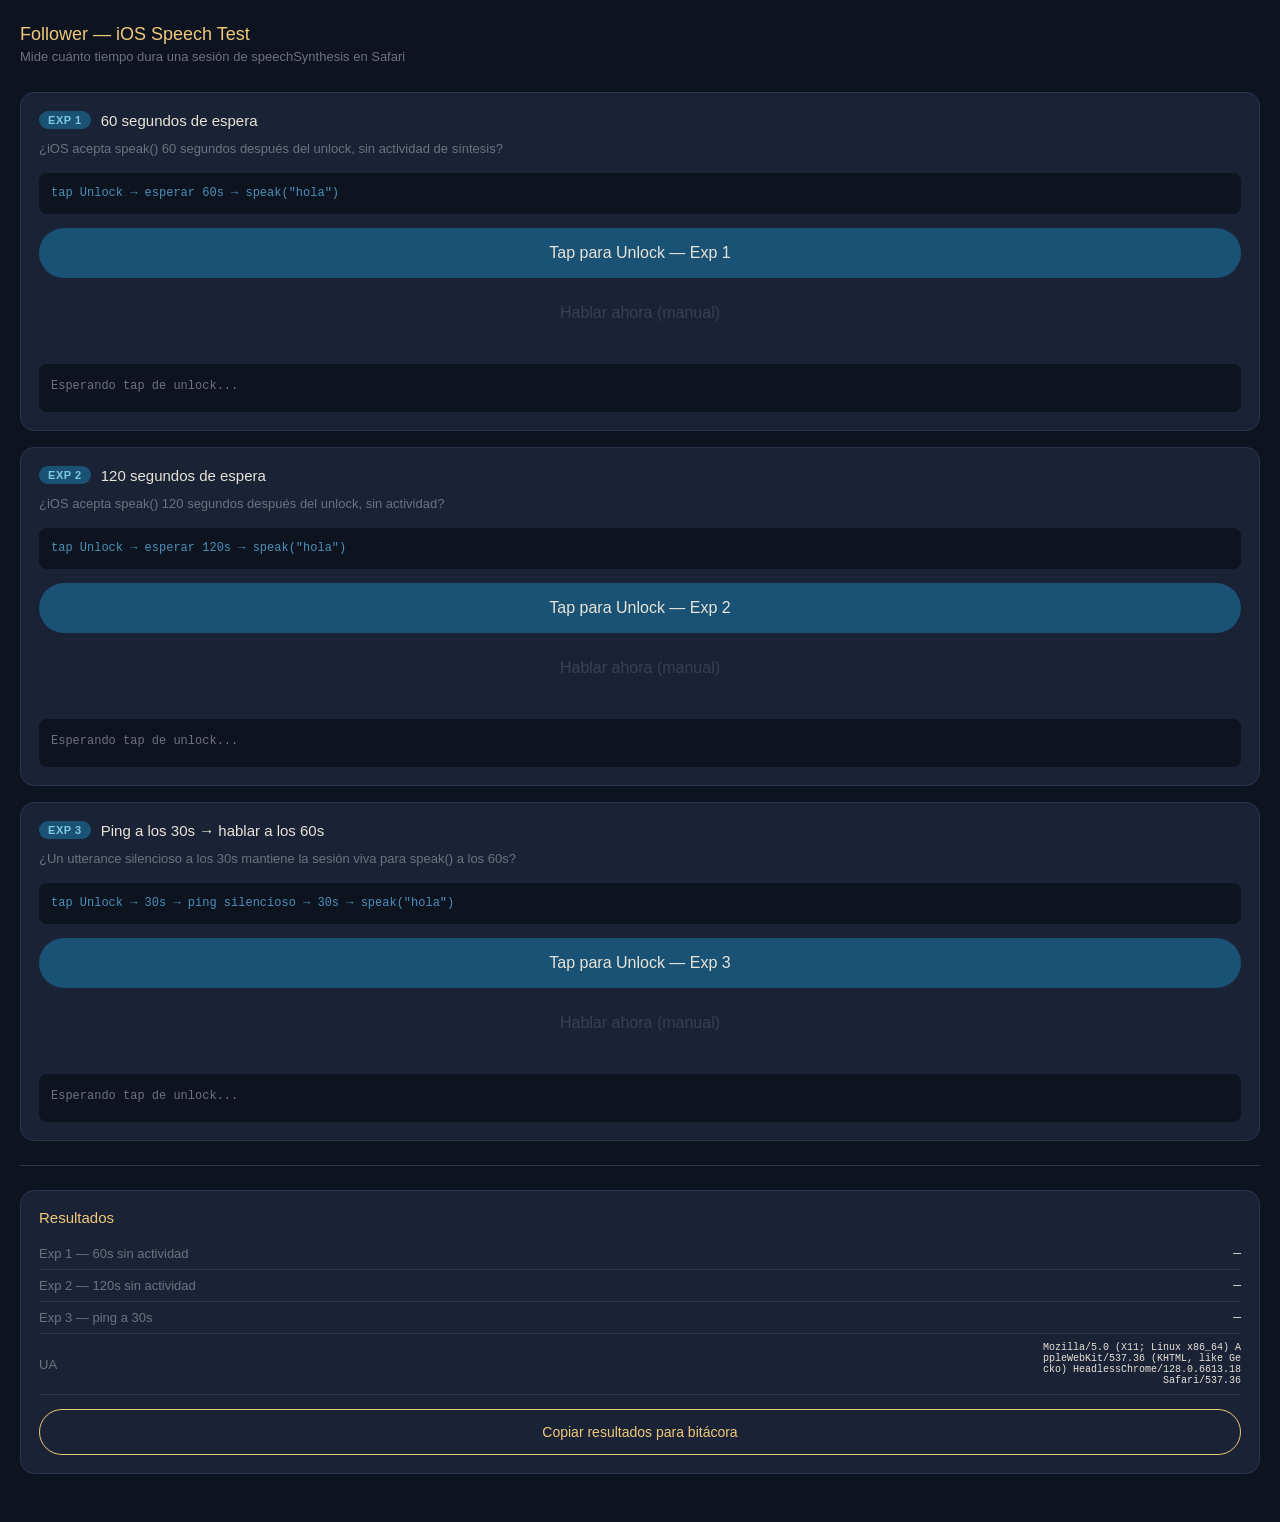
==== ios-speech-test.html @ b215556d "test: pagina de experimentos iOS speechSynthesis trusted event Tres experimentos para medir duracion" ====
<!DOCTYPE html>
<html lang="es">
<head>
<meta charset="UTF-8">
<meta name="viewport" content="width=device-width, initial-scale=1.0">
<title>Follower — iOS Speech Test</title>
<style>
  * { box-sizing: border-box; margin: 0; padding: 0; }

  body {
    font-family: -apple-system, BlinkMacSystemFont, 'Inter', sans-serif;
    background: #0d1420;
    color: #e8e4d8;
    min-height: 100vh;
    padding: 24px 20px 48px;
  }

  h1 {
    font-size: 18px;
    font-weight: 500;
    color: #f0c87a;
    margin-bottom: 4px;
  }

  .subtitle {
    font-size: 13px;
    color: #6b7280;
    margin-bottom: 28px;
  }

  .exp {
    background: #1a2235;
    border: 0.5px solid #2a3550;
    border-radius: 14px;
    padding: 18px;
    margin-bottom: 16px;
  }

  .exp-header {
    display: flex;
    align-items: center;
    gap: 10px;
    margin-bottom: 10px;
  }

  .exp-num {
    background: #1a5276;
    color: #7ec8e3;
    font-size: 11px;
    font-weight: 600;
    padding: 3px 9px;
    border-radius: 20px;
    letter-spacing: 0.05em;
  }

  .exp-title {
    font-size: 15px;
    font-weight: 500;
    color: #e8e4d8;
  }

  .exp-desc {
    font-size: 13px;
    color: #6b7280;
    margin-bottom: 14px;
    line-height: 1.5;
  }

  .flow {
    font-family: 'SF Mono', 'Fira Code', monospace;
    font-size: 12px;
    color: #4a90b8;
    background: #0d1420;
    border-radius: 8px;
    padding: 10px 12px;
    margin-bottom: 14px;
    line-height: 1.8;
  }

  .btn-unlock {
    width: 100%;
    padding: 16px;
    background: #1a5276;
    color: #e8e4d8;
    border: none;
    border-radius: 50px;
    font-size: 16px;
    font-weight: 500;
    cursor: pointer;
    margin-bottom: 10px;
    -webkit-tap-highlight-color: transparent;
  }

  .btn-unlock:active { opacity: 0.8; }
  .btn-unlock:disabled { background: #1a2235; color: #374151; }

  .btn-speak {
    width: 100%;
    padding: 16px;
    background: #c0392b;
    color: #fff;
    border: none;
    border-radius: 50px;
    font-size: 16px;
    font-weight: 500;
    cursor: pointer;
    -webkit-tap-highlight-color: transparent;
  }

  .btn-speak:active { opacity: 0.8; }
  .btn-speak:disabled { background: #1a2235; color: #374151; }

  .status {
    margin-top: 12px;
    padding: 12px;
    background: #0d1420;
    border-radius: 8px;
    font-size: 12px;
    font-family: 'SF Mono', 'Fira Code', monospace;
    line-height: 1.7;
    min-height: 48px;
    color: #6b7280;
  }

  .log-ok    { color: #4ade80; }
  .log-fail  { color: #f87171; }
  .log-info  { color: #60a5fa; }
  .log-warn  { color: #f0c87a; }
  .log-time  { color: #9ca3af; }

  .countdown {
    font-size: 28px;
    font-weight: 500;
    color: #f0c87a;
    text-align: center;
    padding: 10px 0 4px;
  }

  .result-badge {
    display: inline-block;
    padding: 4px 12px;
    border-radius: 20px;
    font-size: 12px;
    font-weight: 600;
    margin-top: 8px;
  }

  .result-ok   { background: rgba(74,222,128,0.15); color: #4ade80; }
  .result-fail { background: rgba(248,113,113,0.15); color: #f87171; }

  .divider {
    border: none;
    border-top: 0.5px solid #2a3550;
    margin: 24px 0;
  }

  .summary {
    background: #1a2235;
    border: 0.5px solid #2a3550;
    border-radius: 14px;
    padding: 18px;
  }

  .summary h2 {
    font-size: 15px;
    font-weight: 500;
    color: #f0c87a;
    margin-bottom: 12px;
  }

  .summary-row {
    display: flex;
    justify-content: space-between;
    align-items: center;
    padding: 8px 0;
    border-bottom: 0.5px solid #2a3550;
    font-size: 13px;
  }

  .summary-row:last-child { border-bottom: none; }
  .summary-label { color: #6b7280; }
  .summary-val { font-family: 'SF Mono', 'Fira Code', monospace; color: #e8e4d8; }

  .copy-btn {
    width: 100%;
    padding: 14px;
    background: transparent;
    color: #f0c87a;
    border: 0.5px solid #f0c87a;
    border-radius: 50px;
    font-size: 14px;
    font-weight: 500;
    cursor: pointer;
    margin-top: 14px;
    -webkit-tap-highlight-color: transparent;
  }
</style>
</head>
<body>

<h1>Follower — iOS Speech Test</h1>
<p class="subtitle">Mide cuánto tiempo dura una sesión de speechSynthesis en Safari</p>

<!-- EXPERIMENTO 1 -->
<div class="exp" id="exp1">
  <div class="exp-header">
    <span class="exp-num">EXP 1</span>
    <span class="exp-title">60 segundos de espera</span>
  </div>
  <p class="exp-desc">¿iOS acepta speak() 60 segundos después del unlock, sin actividad de síntesis?</p>
  <div class="flow">tap Unlock → esperar 60s → speak("hola")</div>
  <button class="btn-unlock" id="btn1unlock" onclick="runExp(1, 60)">
    Tap para Unlock — Exp 1
  </button>
  <button class="btn-speak" id="btn1speak" disabled onclick="speakNow(1)">
    Hablar ahora (manual)
  </button>
  <div class="countdown" id="cd1"></div>
  <div class="status" id="log1">Esperando tap de unlock...</div>
</div>

<!-- EXPERIMENTO 2 -->
<div class="exp" id="exp2">
  <div class="exp-header">
    <span class="exp-num">EXP 2</span>
    <span class="exp-title">120 segundos de espera</span>
  </div>
  <p class="exp-desc">¿iOS acepta speak() 120 segundos después del unlock, sin actividad?</p>
  <div class="flow">tap Unlock → esperar 120s → speak("hola")</div>
  <button class="btn-unlock" id="btn2unlock" onclick="runExp(2, 120)">
    Tap para Unlock — Exp 2
  </button>
  <button class="btn-speak" id="btn2speak" disabled onclick="speakNow(2)">
    Hablar ahora (manual)
  </button>
  <div class="countdown" id="cd2"></div>
  <div class="status" id="log2">Esperando tap de unlock...</div>
</div>

<!-- EXPERIMENTO 3 -->
<div class="exp" id="exp3">
  <div class="exp-header">
    <span class="exp-num">EXP 3</span>
    <span class="exp-title">Ping a los 30s → hablar a los 60s</span>
  </div>
  <p class="exp-desc">¿Un utterance silencioso a los 30s mantiene la sesión viva para speak() a los 60s?</p>
  <div class="flow">tap Unlock → 30s → ping silencioso → 30s → speak("hola")</div>
  <button class="btn-unlock" id="btn3unlock" onclick="runExp(3, 60, true)">
    Tap para Unlock — Exp 3
  </button>
  <button class="btn-speak" id="btn3speak" disabled onclick="speakNow(3)">
    Hablar ahora (manual)
  </button>
  <div class="countdown" id="cd3"></div>
  <div class="status" id="log3">Esperando tap de unlock...</div>
</div>

<hr class="divider">

<!-- RESUMEN -->
<div class="summary">
  <h2>Resultados</h2>
  <div class="summary-row">
    <span class="summary-label">Exp 1 — 60s sin actividad</span>
    <span class="summary-val" id="res1">—</span>
  </div>
  <div class="summary-row">
    <span class="summary-label">Exp 2 — 120s sin actividad</span>
    <span class="summary-val" id="res2">—</span>
  </div>
  <div class="summary-row">
    <span class="summary-label">Exp 3 — ping a 30s</span>
    <span class="summary-val" id="res3">—</span>
  </div>
  <div class="summary-row">
    <span class="summary-label">UA</span>
    <span class="summary-val" id="ua" style="font-size:10px; max-width:200px; text-align:right; word-break:break-all;"></span>
  </div>
  <button class="copy-btn" onclick="copyResults()">Copiar resultados para bitácora</button>
</div>

<script>
  document.getElementById('ua').textContent = navigator.userAgent;

  const results = { 1: null, 2: null, 3: null };
  const timers  = {};

  function log(n, msg, cls) {
    const el = document.getElementById('log' + n);
    const line = document.createElement('div');
    line.className = cls || '';
    const now = new Date();
    const ts = now.toTimeString().slice(0,8);
    line.innerHTML = '<span class="log-time">' + ts + '</span>  ' + msg;
    el.appendChild(line);
    el.scrollTop = el.scrollHeight;
  }

  function setResult(n, ok, detail) {
    results[n] = { ok, detail };
    const el = document.getElementById('res' + n);
    el.innerHTML = '<span class="result-badge ' + (ok ? 'result-ok' : 'result-fail') + '">'
      + (ok ? '✓ HABLÓ' : '✗ SILENCIO') + '</span>';
  }

  function countdown(n, secs, onDone, onPing) {
    let remaining = secs;
    const el = document.getElementById('cd' + n);
    el.textContent = remaining + 's';

    timers[n] = setInterval(() => {
      remaining--;
      el.textContent = remaining + 's';

      if (onPing && remaining === secs / 2) {
        onPing();
      }

      if (remaining <= 0) {
        clearInterval(timers[n]);
        el.textContent = '';
        onDone();
      }
    }, 1000);
  }

  function doSpeak(n, text, source) {
    const u = new SpeechSynthesisUtterance(text || 'Follower funciona correctamente en iOS Safari.');

    // Seleccionar voz española si existe
    const voices = window.speechSynthesis.getVoices();
    const esVoice = voices.find(v => v.lang.startsWith('es') && v.localService)
                 || voices.find(v => v.lang.startsWith('es'));
    if (esVoice) u.voice = esVoice;
    u.lang = 'es-419';
    u.rate = 0.92;

    const t0 = performance.now();

    u.onstart = () => {
      const lag = Math.round(performance.now() - t0);
      log(n, 'onstart · lag=' + lag + 'ms · fuente=' + source, 'log-ok');
      setResult(n, true, 'lag=' + lag + 'ms · pending=' + window.speechSynthesis.pending);
    };

    u.onend = () => {
      log(n, 'onend — narración completa', 'log-ok');
    };

    u.onerror = (e) => {
      log(n, 'onerror · error=' + e.error, 'log-fail');
      setResult(n, false, 'error=' + e.error);
    };

    window.speechSynthesis.cancel();
    window.speechSynthesis.speak(u);

    const pending = window.speechSynthesis.pending;
    const speaking = window.speechSynthesis.speaking;
    log(n, 'speak() ejecutado · pending=' + pending + ' speaking=' + speaking,
        pending || speaking ? 'log-info' : 'log-warn');

    if (!pending && !speaking) {
      setTimeout(() => {
        if (!results[n]) {
          setResult(n, false, 'pending=false · onstart nunca llegó');
          log(n, 'DIAGNÓSTICO: iOS descartó utterance silenciosamente (trusted event expirado)', 'log-fail');
        }
      }, 3000);
    }
  }

  function speakNow(n) {
    // Habla manual desde tap directo (siempre debería funcionar)
    clearInterval(timers[n]);
    document.getElementById('cd' + n).textContent = '';
    log(n, 'speak() manual desde tap directo', 'log-warn');
    doSpeak(n, 'Prueba manual desde tap directo.', 'tap-manual');
  }

  function runExp(n, waitSecs, withPing) {
    const btnUnlock = document.getElementById('btn' + n + 'unlock');
    const btnSpeak  = document.getElementById('btn' + n + 'speak');

    btnUnlock.disabled = true;
    btnSpeak.disabled = false;

    // Unlock desde trusted event
    window.speechSynthesis.cancel();
    const silent = new SpeechSynthesisUtterance('');
    silent.volume = 0;
    silent.rate = 10;
    window.speechSynthesis.speak(silent);

    log(n, 'unlock desde tap · speechSynthesis desbloqueado', 'log-info');
    log(n, 'esperando ' + waitSecs + 's' + (withPing ? ' · ping a los ' + (waitSecs/2) + 's' : '') + '...', 'log-time');

    const pingFn = withPing ? () => {
      const ping = new SpeechSynthesisUtterance(' ');
      ping.volume = 0;
      ping.rate = 10;
      window.speechSynthesis.speak(ping);
      log(n, 'ping silencioso enviado a los ' + (waitSecs/2) + 's', 'log-info');
    } : null;

    countdown(n, waitSecs, () => {
      log(n, 'tiempo completado — ejecutando speak() automático', 'log-warn');
      doSpeak(n, 'Follower funciona. iOS mantuvo la sesión activa.', 'auto-timer');
    }, pingFn);
  }

  function copyResults() {
    const ua = navigator.userAgent;
    const now = new Date().toISOString();
    let txt = 'FOLLOWER — iOS Speech Test Results\n';
    txt += 'Fecha: ' + now + '\n';
    txt += 'UA: ' + ua + '\n\n';

    [1,2,3].forEach(n => {
      const labels = {
        1: 'Exp 1 — 60s sin actividad',
        2: 'Exp 2 — 120s sin actividad',
        3: 'Exp 3 — ping a 30s'
      };
      const r = results[n];
      txt += labels[n] + ': ';
      if (!r) { txt += 'no ejecutado\n'; }
      else { txt += (r.ok ? 'HABLÓ ✓' : 'SILENCIO ✗') + ' · ' + r.detail + '\n'; }
    });

    // Leer logs
    [1,2,3].forEach(n => {
      txt += '\n--- Log Exp ' + n + ' ---\n';
      const lines = document.getElementById('log' + n).querySelectorAll('div');
      lines.forEach(l => { txt += l.textContent + '\n'; });
    });

    navigator.clipboard.writeText(txt).then(() => {
      const btn = document.querySelector('.copy-btn');
      btn.textContent = '✓ Copiado';
      setTimeout(() => { btn.textContent = 'Copiar resultados para bitácora'; }, 2000);
    }).catch(() => {
      // Fallback para iOS que puede bloquear clipboard
      const ta = document.createElement('textarea');
      ta.value = txt;
      ta.style.position = 'fixed';
      ta.style.opacity = '0';
      document.body.appendChild(ta);
      ta.select();
      document.execCommand('copy');
      ta.remove();
      const btn = document.querySelector('.copy-btn');
      btn.textContent = '✓ Copiado';
      setTimeout(() => { btn.textContent = 'Copiar resultados para bitácora'; }, 2000);
    });
  }

  // Cargar voces
  if ('speechSynthesis' in window) {
    window.speechSynthesis.getVoices();
    window.speechSynthesis.onvoiceschanged = () => window.speechSynthesis.getVoices();
  }
</script>

</body>
</html>
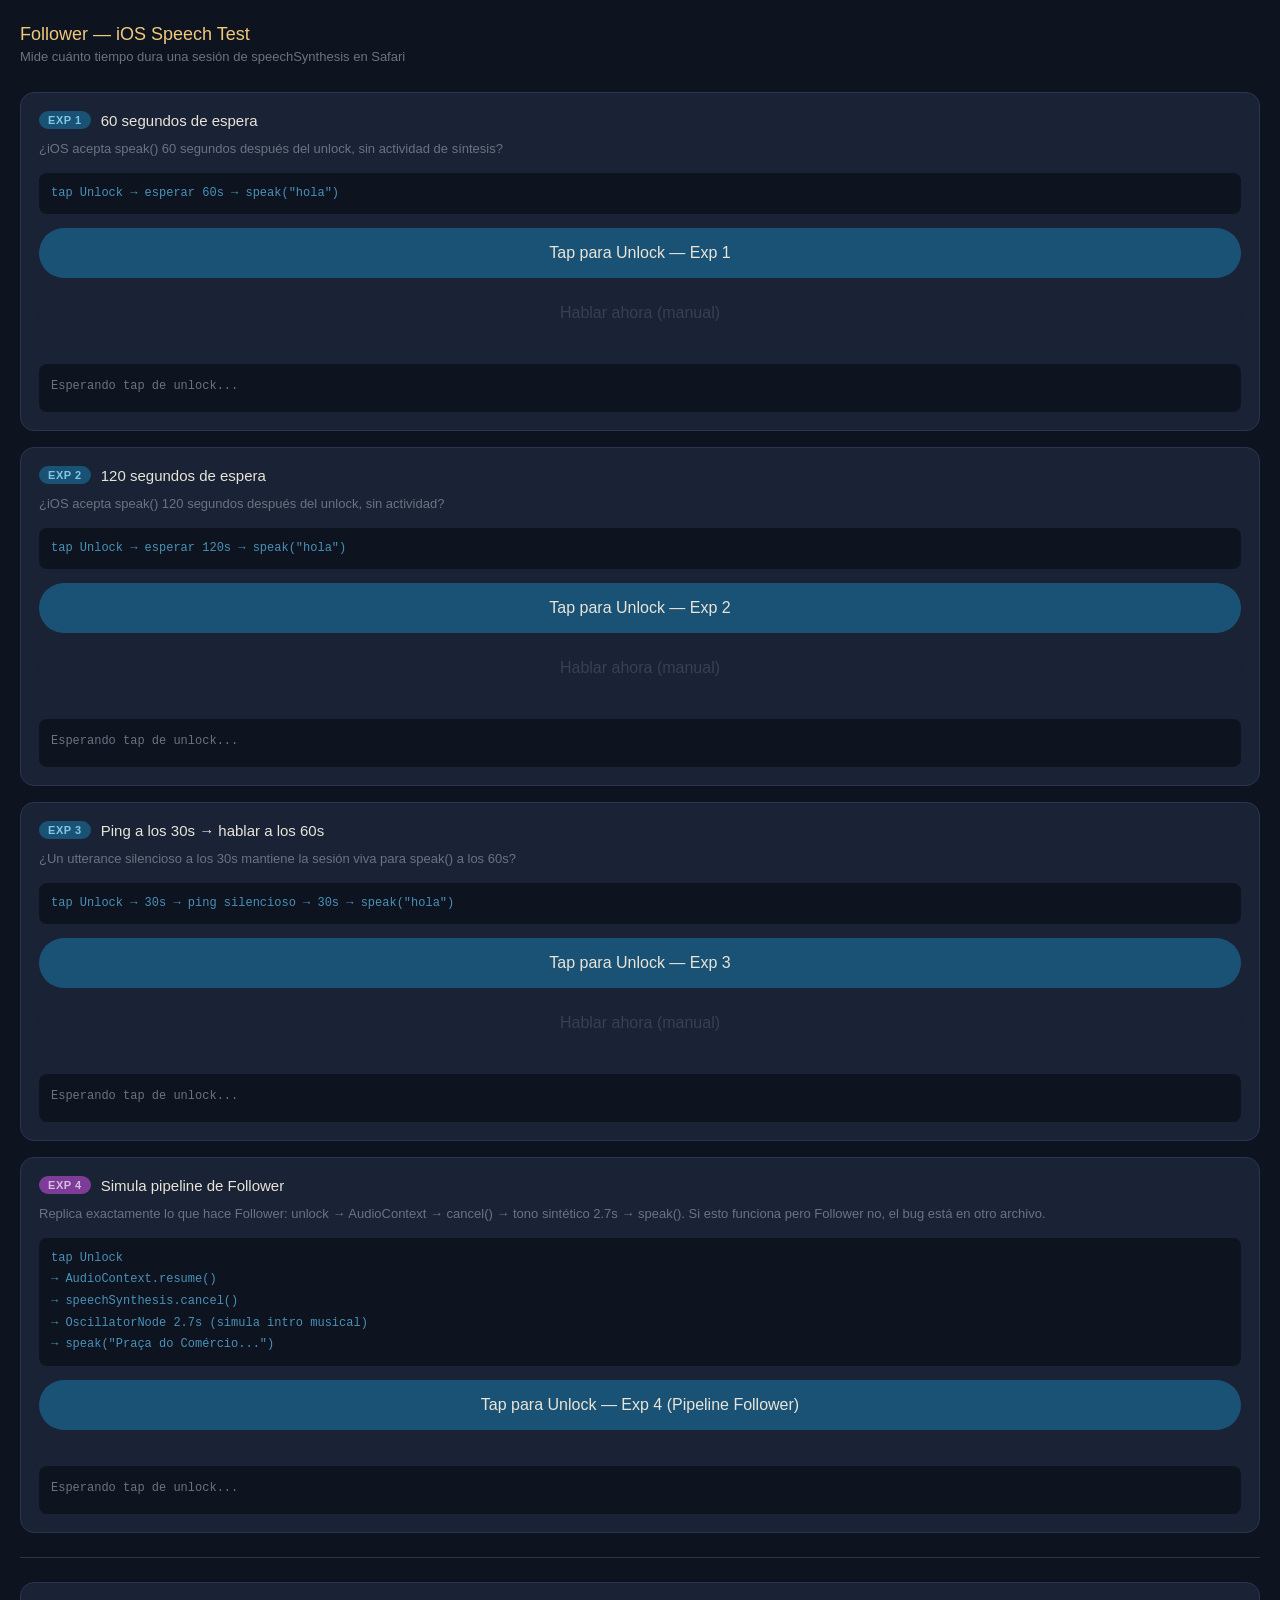
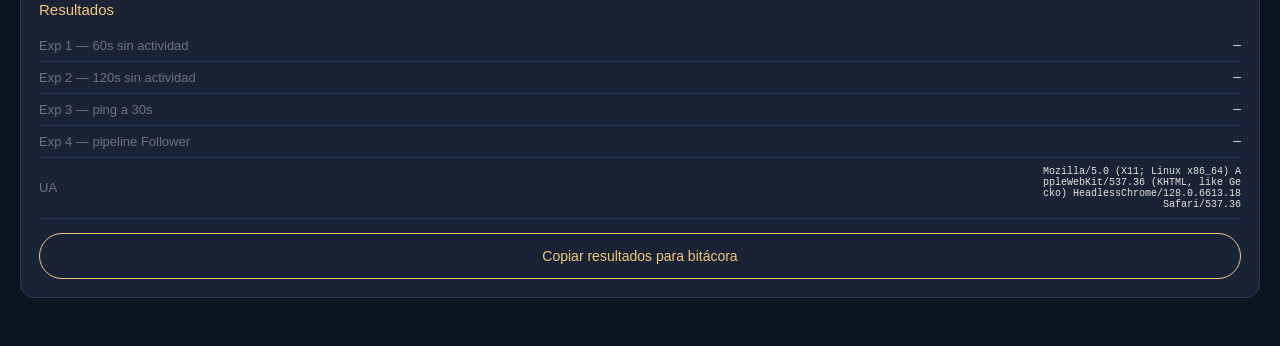
==== commit 9d304ffa: "test: exp4 — simula pipeline exacto de Follower en iOS" ====
--- a/ios-speech-test.html
+++ b/ios-speech-test.html
@@ -255,6 +255,27 @@
   <div class="status" id="log3">Esperando tap de unlock...</div>
 </div>
 
+<!-- EXPERIMENTO 4 -->
+<div class="exp" id="exp4">
+  <div class="exp-header">
+    <span class="exp-num" style="background:#7d3c98;color:#d7bde2;">EXP 4</span>
+    <span class="exp-title">Simula pipeline de Follower</span>
+  </div>
+  <p class="exp-desc">Replica exactamente lo que hace Follower: unlock → AudioContext → cancel() → tono sintético 2.7s → speak(). Si esto funciona pero Follower no, el bug está en otro archivo.</p>
+  <div class="flow">
+    tap Unlock<br>
+    → AudioContext.resume()<br>
+    → speechSynthesis.cancel()<br>
+    → OscillatorNode 2.7s (simula intro musical)<br>
+    → speak("Praça do Comércio...")
+  </div>
+  <button class="btn-unlock" id="btn4unlock" onclick="runExp4()">
+    Tap para Unlock — Exp 4 (Pipeline Follower)
+  </button>
+  <div class="countdown" id="cd4"></div>
+  <div class="status" id="log4">Esperando tap de unlock...</div>
+</div>
+
 <hr class="divider">
 
 <!-- RESUMEN -->
@@ -271,6 +292,10 @@
   <div class="summary-row">
     <span class="summary-label">Exp 3 — ping a 30s</span>
     <span class="summary-val" id="res3">—</span>
+  </div>
+  <div class="summary-row">
+    <span class="summary-label">Exp 4 — pipeline Follower</span>
+    <span class="summary-val" id="res4">—</span>
   </div>
   <div class="summary-row">
     <span class="summary-label">UA</span>
@@ -416,11 +441,12 @@
     txt += 'Fecha: ' + now + '\n';
     txt += 'UA: ' + ua + '\n\n';
 
-    [1,2,3].forEach(n => {
+    [1,2,3,4].forEach(n => {
       const labels = {
         1: 'Exp 1 — 60s sin actividad',
         2: 'Exp 2 — 120s sin actividad',
-        3: 'Exp 3 — ping a 30s'
+        3: 'Exp 3 — ping a 30s',
+        4: 'Exp 4 — pipeline Follower'
       };
       const r = results[n];
       txt += labels[n] + ': ';
@@ -429,7 +455,7 @@
     });
 
     // Leer logs
-    [1,2,3].forEach(n => {
+    [1,2,3,4].forEach(n => {
       txt += '\n--- Log Exp ' + n + ' ---\n';
       const lines = document.getElementById('log' + n).querySelectorAll('div');
       lines.forEach(l => { txt += l.textContent + '\n'; });
@@ -455,6 +481,109 @@
     });
   }
 
+  // ── EXPERIMENTO 4: Simula pipeline exacto de Follower ──
+  function runExp4() {
+    const btn = document.getElementById('btn4unlock');
+    btn.disabled = true;
+
+    // PASO 1: Unlock desde trusted event (igual que unlockFromGesture())
+    window.speechSynthesis.cancel();
+    const silent = new SpeechSynthesisUtterance('');
+    silent.volume = 0;
+    silent.rate = 10;
+    window.speechSynthesis.speak(silent);
+    log(4, 'unlock → speak(silent) ejecutado', 'log-info');
+
+    // PASO 2: AudioContext (igual que Music.initFromGesture())
+    let audioCtx;
+    try {
+      audioCtx = new (window.AudioContext || window.webkitAudioContext)();
+      audioCtx.resume();
+      log(4, 'AudioContext creado · state=' + audioCtx.state, 'log-info');
+    } catch(e) {
+      log(4, 'AudioContext falló: ' + e.message, 'log-warn');
+    }
+
+    // PASO 3: cancel() — igual que Voice.stop() al inicio de speak()
+    // Aquí está la hipótesis: este cancel() mata la sesión
+    window.speechSynthesis.cancel();
+    log(4, 'cancel() ejecutado (simula Voice.stop() en speak())', 'log-warn');
+
+    // PASO 4: Tono sintético 2.7s (simula Music.playNarratorIntro())
+    log(4, 'iniciando tono sintético 2.7s...', 'log-info');
+    let cdSecs = 3;
+    const cdEl = document.getElementById('cd4');
+    cdEl.textContent = cdSecs + 's';
+    const cdInt = setInterval(() => {
+      cdSecs--;
+      cdEl.textContent = cdSecs > 0 ? cdSecs + 's' : '';
+      if (cdSecs <= 0) clearInterval(cdInt);
+    }, 1000);
+
+    if (audioCtx) {
+      try {
+        const osc = audioCtx.createOscillator();
+        const gain = audioCtx.createGain();
+        osc.connect(gain);
+        gain.connect(audioCtx.destination);
+        gain.gain.setValueAtTime(0.1, audioCtx.currentTime);
+        gain.gain.exponentialRampToValueAtTime(0.001, audioCtx.currentTime + 2.7);
+        osc.start();
+        osc.stop(audioCtx.currentTime + 2.7);
+        log(4, 'tono sintético reproduciéndose', 'log-info');
+      } catch(e) {
+        log(4, 'tono falló: ' + e.message, 'log-warn');
+      }
+    }
+
+    // PASO 5: speak() después de 2.8s (igual que Follower tras la intro)
+    setTimeout(() => {
+      log(4, 'ejecutando speak() tras 2.8s de intro musical...', 'log-warn');
+
+      const voices = window.speechSynthesis.getVoices();
+      const esVoice = voices.find(v => v.lang.startsWith('es') && v.localService)
+                   || voices.find(v => v.lang.startsWith('es'));
+
+      const u = new SpeechSynthesisUtterance(
+        'Praça do Comércio es el corazón histórico de Lisboa. Aquí llegaban los barcos cargados de especias del mundo.'
+      );
+      if (esVoice) u.voice = esVoice;
+      u.lang = 'es-419';
+      u.rate = 0.92;
+
+      const t0 = performance.now();
+
+      u.onstart = () => {
+        const lag = Math.round(performance.now() - t0);
+        log(4, 'onstart · lag=' + lag + 'ms ← FUNCIONA', 'log-ok');
+        setResult(4, true, 'lag=' + lag + 'ms');
+      };
+      u.onend = () => log(4, 'onend — narración completa ✓', 'log-ok');
+      u.onerror = (e) => {
+        log(4, 'onerror · error=' + e.error, 'log-fail');
+        setResult(4, false, 'error=' + e.error);
+      };
+
+      window.speechSynthesis.speak(u);
+      const pending = window.speechSynthesis.pending;
+      const speaking = window.speechSynthesis.speaking;
+      log(4, 'speak() ejecutado · pending=' + pending + ' speaking=' + speaking,
+          pending || speaking ? 'log-info' : 'log-warn');
+
+      if (!pending && !speaking) {
+        setTimeout(() => {
+          if (!results[4]) {
+            setResult(4, false, 'pending=false · mismo síntoma que Follower');
+            log(4, 'CONFIRMADO: el cancel() de stop() es la causa — mismo fallo reproducido', 'log-fail');
+          }
+        }, 3000);
+      }
+    }, 2800);
+  }
+
+  // Inicializar resultado exp4
+  results[4] = null;
+
   // Cargar voces
   if ('speechSynthesis' in window) {
     window.speechSynthesis.getVoices();
